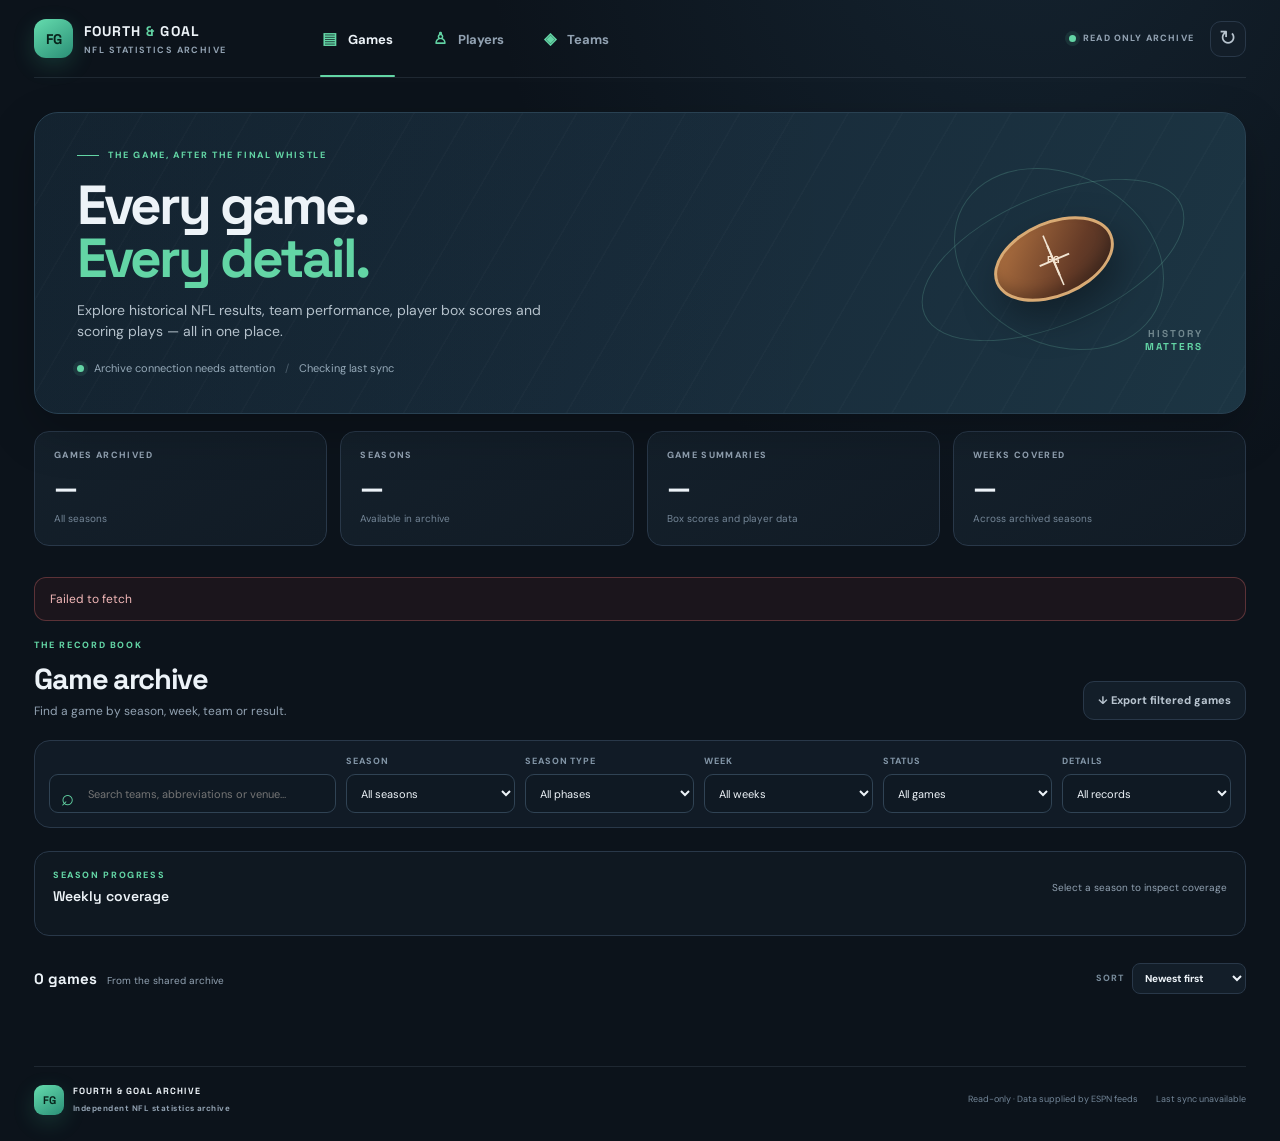
==== archive/index.html @ cef21a26 "Add files via upload" ====
<!doctype html>
<html lang="en">
<head>
  <meta charset="utf-8">
  <meta name="viewport" content="width=device-width, initial-scale=1">
  <meta name="theme-color" content="#101923">
  <meta name="description" content="A searchable historical NFL statistics archive with game summaries, team records and player box scores.">
  <title>NFL Archive | Fourth & Goal</title>
  <link rel="preconnect" href="https://fonts.googleapis.com">
  <link rel="preconnect" href="https://fonts.gstatic.com" crossorigin>
  <link href="https://fonts.googleapis.com/css2?family=DM+Sans:wght@400;500;600;700;800&family=Space+Grotesk:wght@500;600;700&display=swap" rel="stylesheet">
  <link rel="stylesheet" href="archive.css">
  <script src="config.js"></script>
  <script defer src="archive.js"></script>
</head>
<body>
  <div class="app-shell">
    <header class="topbar">
      <a class="brand" href="#games" aria-label="NFL Archive home">
        <span class="brand-mark">FG</span>
        <span class="brand-copy"><strong>FOURTH <i>&</i> GOAL</strong><small>NFL STATISTICS ARCHIVE</small></span>
      </a>
      <nav class="main-nav" aria-label="Archive navigation">
        <button class="nav-button active" data-page="games"><span class="nav-icon">▤</span> Games</button>
        <button class="nav-button" data-page="players"><span class="nav-icon">♙</span> Players</button>
        <button class="nav-button" data-page="teams"><span class="nav-icon">◈</span> Teams</button>
      </nav>
      <div class="top-actions">
        <span class="read-only"><span></span> READ ONLY ARCHIVE</span>
        <button class="icon-button" id="refreshButton" title="Refresh archive" aria-label="Refresh archive">↻</button>
      </div>
    </header>

    <main>
      <section class="hero">
        <div class="hero-copy">
          <div class="eyebrow"><span class="eyebrow-line"></span> THE GAME, AFTER THE FINAL WHISTLE</div>
          <h1>Every game.<br><em>Every detail.</em></h1>
          <p>Explore historical NFL results, team performance, player box scores and scoring plays — all in one place.</p>
          <div class="hero-meta"><span class="live-dot"></span><span id="connectionLabel">Connecting to shared archive…</span><span class="meta-divider">/</span><span id="lastSyncLabel">Checking last sync</span></div>
        </div>
        <div class="hero-art" aria-hidden="true">
          <div class="orbit orbit-one"></div><div class="orbit orbit-two"></div>
          <div class="football"><span>FG</span></div>
          <div class="hero-stamp">HISTORY<br><b>MATTERS</b></div>
        </div>
      </section>

      <section class="stat-grid" aria-label="Archive overview">
        <article class="stat-card"><span class="stat-label">GAMES ARCHIVED</span><strong id="metricGames">—</strong><small id="metricGamesSub">All seasons</small></article>
        <article class="stat-card"><span class="stat-label">SEASONS</span><strong id="metricSeasons">—</strong><small>Available in archive</small></article>
        <article class="stat-card"><span class="stat-label">GAME SUMMARIES</span><strong id="metricSummaries">—</strong><small id="metricSummarySub">Box scores and player data</small></article>
        <article class="stat-card"><span class="stat-label">WEEKS COVERED</span><strong id="metricWeeks">—</strong><small>Across archived seasons</small></article>
      </section>

      <div id="notice" class="notice" role="status" hidden></div>
      <div id="loadingState" class="loading-state"><span class="spinner"></span><span>Loading the shared NFL archive…</span></div>

      <section id="page-games" class="page-section">
        <div class="section-heading">
          <div><div class="eyebrow">THE RECORD BOOK</div><h2>Game archive</h2><p>Find a game by season, week, team or result.</p></div>
          <button class="secondary-button" id="exportGames">↓ Export filtered games</button>
        </div>
        <div class="filter-panel">
          <label class="search-field"><span>⌕</span><input id="gameSearch" type="search" placeholder="Search teams, abbreviations or venue…" autocomplete="off"></label>
          <label><span class="filter-label">Season</span><select id="seasonFilter"><option value="all">All seasons</option></select></label>
          <label><span class="filter-label">Season type</span><select id="typeFilter"><option value="all">All phases</option><option value="1">Preseason</option><option value="2">Regular season</option><option value="3">Postseason</option></select></label>
          <label><span class="filter-label">Week</span><select id="weekFilter"><option value="all">All weeks</option></select></label>
          <label><span class="filter-label">Status</span><select id="statusFilter"><option value="all">All games</option><option value="final">Final</option><option value="live">Live</option><option value="upcoming">Upcoming</option></select></label>
          <label><span class="filter-label">Details</span><select id="detailFilter"><option value="all">All records</option><option value="yes">Summary available</option><option value="no">Summary missing</option></select></label>
        </div>
        <div class="coverage-wrap"><div class="coverage-heading"><div><span class="eyebrow">SEASON PROGRESS</span><strong id="coverageTitle">Weekly coverage</strong></div><span id="coverageCaption">Select a season to inspect coverage</span></div><div id="coverageStrip" class="coverage-strip"></div></div>
        <div class="results-heading"><div><strong id="gamesCount">0 games</strong><span id="gamesCaption">From the shared archive</span></div><label class="sort-control">SORT <select id="sortFilter"><option value="newest">Newest first</option><option value="oldest">Oldest first</option><option value="highest">Highest scoring</option><option value="closest">Closest finish</option></select></label></div>
        <div id="gamesGrid" class="games-grid"></div>
        <div id="gamesEmpty" class="empty-state" hidden><div class="empty-icon">⌕</div><h3>No games found</h3><p>Try changing your filters or search terms.</p></div>
      </section>

      <section id="page-players" class="page-section" hidden>
        <div class="section-heading">
          <div><div class="eyebrow">PLAYER PERFORMANCE</div><h2>Player game logs</h2><p>Explore the individual performances saved in each archived game.</p></div>
        </div>
        <div class="player-intro"><div class="player-intro-mark">P</div><div><strong>One week at a time</strong><p>Choose a season and week to load player box scores. Keeping the search scoped makes large historical archives quicker and more reliable.</p></div></div>
        <div class="filter-panel player-filters">
          <label><span class="filter-label">Season</span><select id="playerSeason"><option value="">Choose season</option></select></label>
          <label><span class="filter-label">Season type</span><select id="playerType"><option value="2">Regular season</option><option value="1">Preseason</option><option value="3">Postseason</option></select></label>
          <label><span class="filter-label">Week</span><select id="playerWeek"><option value="">Choose week</option></select></label>
          <label><span class="filter-label">Stat group</span><select id="playerCategory"><option value="all">All categories</option></select></label>
          <label class="player-search"><span class="filter-label">Find a player</span><input id="playerSearch" type="search" placeholder="Player name or team…" autocomplete="off"></label>
          <button class="primary-button" id="loadPlayers">Load player stats</button>
          <button class="secondary-button" id="exportPlayers" disabled>↓ Export logs</button>
        </div>
        <div id="playerProgress" class="progress-state" hidden><span class="spinner"></span><span id="playerProgressText">Loading player box scores…</span></div>
        <div id="playerSummary" class="player-summary" hidden></div>
        <div id="playerTableWrap" class="table-wrap" hidden></div>
        <div id="playersEmpty" class="empty-state"><div class="empty-icon">♙</div><h3>Choose a week to get started</h3><p>Player statistics are read from the saved ESPN game summaries.</p></div>
      </section>

      <section id="page-teams" class="page-section" hidden>
        <div class="section-heading">
          <div><div class="eyebrow">AROUND THE LEAGUE</div><h2>Team records</h2><p>Season records calculated from the games stored in this archive.</p></div>
          <div class="team-controls"><label class="search-field team-search"><span>⌕</span><input id="teamSearch" type="search" placeholder="Find a team…" autocomplete="off"></label><label class="standings-season">SEASON <select id="teamSeason"></select></label></div>
        </div>
        <div id="teamsOverview" class="team-overview"></div>
        <div id="divisionsGrid" class="divisions-grid"></div>
        <div id="teamsEmpty" class="empty-state" hidden><h3>No completed games for this selection</h3><p>Import the season's completed games to build division records.</p></div>
      </section>

      <section id="page-detail" class="page-section detail-page" hidden>
        <button class="back-button" id="backToGames">← Back to games</button>
        <div id="gameDetail"></div>
      </section>
    </main>
    <footer class="footer"><div class="footer-brand"><span class="brand-mark small">FG</span><span><strong>FOURTH & GOAL ARCHIVE</strong><small>Independent NFL statistics archive</small></span></div><div class="footer-right"><span>Read-only · Data supplied by ESPN feeds</span><span id="footerSync">Last sync unavailable</span></div></footer>
  </div>
</body>
</html>
---- archive/archive.css ----
:root{--bg:#0c131b;--panel:#131e29;--panel2:#182533;--panel3:#202f3f;--line:#293849;--text:#edf3f8;--muted:#92a2b2;--soft:#b8c4cf;--green:#63d5a5;--blue:#7eb9ff;--amber:#e8ba6b;--red:#f07878;--shadow:0 18px 48px rgba(0,0,0,.22);--radius:18px;color-scheme:dark}*{box-sizing:border-box}html{scroll-behavior:smooth}body{margin:0;background:radial-gradient(ellipse at 80% -15%,rgba(54,103,135,.2),transparent 38%),var(--bg);color:var(--text);font:14px/1.5 "DM Sans",sans-serif}button,input,select{font:inherit}button{cursor:pointer}button:focus-visible,input:focus-visible,select:focus-visible,a:focus-visible{outline:2px solid var(--green);outline-offset:3px}a{color:inherit;text-decoration:none}.app-shell{max-width:1440px;margin:0 auto;padding:0 34px}.topbar{height:78px;display:flex;align-items:center;gap:36px;border-bottom:1px solid rgba(160,180,198,.13)}.brand{display:flex;align-items:center;gap:11px;min-width:235px}.brand-mark{width:39px;height:39px;display:grid;place-items:center;border-radius:12px;background:linear-gradient(145deg,#65dcae,#2a8f76);color:#08231b;font:700 14px "Space Grotesk";box-shadow:0 7px 22px rgba(65,203,155,.19)}.brand-mark.small{width:30px;height:30px;border-radius:9px;font-size:11px}.brand-copy{display:flex;flex-direction:column;line-height:1.15}.brand-copy strong{font:700 14px "Space Grotesk";letter-spacing:.075em}.brand-copy i{color:var(--green);font-style:normal}.brand-copy small,.footer-brand small{margin-top:5px;color:var(--muted);font-size:9px;letter-spacing:.16em;font-weight:700}.main-nav{display:flex;align-items:center;height:100%;gap:6px}.nav-button{height:100%;position:relative;padding:0 17px;border:0;background:transparent;color:var(--muted);font-size:13px;font-weight:700}.nav-button:hover,.nav-button.active{color:var(--text)}.nav-button.active:after{position:absolute;content:"";height:2px;bottom:0;left:15px;right:15px;background:var(--green);border-radius:3px}.nav-icon{font-size:16px;margin-right:8px;color:var(--green)}.top-actions{margin-left:auto;display:flex;align-items:center;gap:16px}.read-only{display:flex;align-items:center;gap:7px;color:var(--muted);font-size:9px;font-weight:800;letter-spacing:.13em}.read-only span,.live-dot{width:7px;height:7px;border-radius:50%;background:var(--green);box-shadow:0 0 0 4px rgba(99,213,165,.1)}.icon-button{width:36px;height:36px;border:1px solid var(--line);border-radius:11px;background:var(--panel);color:var(--soft);font-size:21px}.icon-button:hover{border-color:var(--green);color:var(--green)}main{padding:34px 0 60px}.hero{position:relative;overflow:hidden;min-height:240px;padding:36px 42px;display:flex;align-items:center;justify-content:space-between;border:1px solid #294152;border-radius:24px;background:linear-gradient(110deg,#152532 0%,#182b3a 48%,#1c3543 100%);box-shadow:var(--shadow)}.hero:before{content:"";position:absolute;inset:0;background:linear-gradient(90deg,rgba(8,18,27,.1),transparent 70%),repeating-linear-gradient(120deg,transparent 0 45px,rgba(255,255,255,.018) 46px 47px);pointer-events:none}.hero-copy{position:relative;z-index:1;max-width:560px}.eyebrow{display:flex;align-items:center;gap:9px;color:var(--green);font-size:9px;font-weight:800;letter-spacing:.18em}.eyebrow-line{width:22px;height:1px;background:var(--green)}h1,h2,h3,h4,p{margin-top:0}h1{font:700 clamp(36px,5vw,55px)/.98 "Space Grotesk";letter-spacing:-.055em;margin:16px 0 14px}h1 em{font-style:normal;color:var(--green)}.hero-copy p{max-width:470px;color:#b4c1cb;font-size:14px;margin-bottom:18px}.hero-meta{display:flex;align-items:center;gap:10px;color:#95a9b8;font-size:11px}.meta-divider{opacity:.4}.hero-art{width:330px;height:180px;position:relative;flex:none}.orbit{position:absolute;border:1px solid rgba(120,203,176,.22);border-radius:50%;transform:rotate(-23deg)}.orbit-one{width:280px;height:130px;right:10px;top:22px}.orbit-two{width:220px;height:170px;right:34px;top:1px;transform:rotate(28deg)}.football{position:absolute;width:126px;height:76px;right:86px;top:48px;border-radius:50%;transform:rotate(-23deg);background:linear-gradient(135deg,#b77743,#653b27 65%,#3f2a22);border:3px solid #d8aa74;box-shadow:0 18px 38px rgba(0,0,0,.35),inset 0 -8px 12px rgba(0,0,0,.2);display:grid;place-items:center}.football:before,.football:after{content:"";position:absolute;width:32px;height:2px;background:#f2e5d3;top:35px}.football:before{left:43px;transform:rotate(90deg);box-shadow:-11px 0 0 -0.2px #f2e5d3,11px 0 0 -0.2px #f2e5d3}.football span{font:700 10px "Space Grotesk";color:#f6e4cd;transform:rotate(23deg);letter-spacing:.12em}.hero-stamp{position:absolute;right:0;bottom:0;color:rgba(221,241,238,.44);font:700 10px/1.3 "Space Grotesk";letter-spacing:.2em;text-align:right}.hero-stamp b{color:var(--green)}.stat-grid{display:grid;grid-template-columns:repeat(4,1fr);gap:13px;margin:17px 0 31px}.stat-card{padding:17px 19px;border:1px solid var(--line);border-radius:15px;background:linear-gradient(145deg,#14202b,#111b25)}.stat-label{display:block;color:var(--muted);font-size:9px;font-weight:800;letter-spacing:.15em}.stat-card strong{display:block;margin:8px 0 2px;font:700 27px "Space Grotesk";letter-spacing:-.04em}.stat-card small{color:#748697;font-size:10px}.notice{margin:0 0 18px;padding:12px 15px;border:1px solid rgba(240,120,120,.3);border-radius:12px;background:rgba(130,45,45,.13);color:#f2b8b8;font-size:12px}.loading-state,.progress-state{display:flex;align-items:center;gap:10px;color:var(--muted);font-size:12px;padding:18px 0}.spinner{width:17px;height:17px;border:2px solid #405466;border-top-color:var(--green);border-radius:50%;animation:spin .8s linear infinite}@keyframes spin{to{transform:rotate(360deg)}}.section-heading{display:flex;align-items:flex-end;justify-content:space-between;gap:20px;margin-bottom:20px}.section-heading h2{margin:7px 0 5px;font:700 29px "Space Grotesk";letter-spacing:-.04em}.section-heading p{margin:0;color:var(--muted);font-size:12px}.secondary-button,.primary-button{border:1px solid var(--line);border-radius:11px;padding:10px 14px;background:var(--panel);color:var(--soft);font-size:11px;font-weight:800}.secondary-button:hover{border-color:var(--green);color:var(--green)}.primary-button{border-color:#5ac99e;background:var(--green);color:#0c261d}.primary-button:hover{filter:brightness(1.08)}.filter-panel{display:grid;grid-template-columns:minmax(210px,1.7fr) repeat(5,minmax(110px,1fr));gap:10px;padding:14px;border:1px solid var(--line);border-radius:16px;background:rgba(19,30,41,.82)}.filter-panel label{display:flex;flex-direction:column;gap:6px;min-width:0}.filter-label{color:#8295a6;font-size:9px;font-weight:800;letter-spacing:.1em;text-transform:uppercase}.filter-panel select,.filter-panel input,.standings-season select{width:100%;min-width:0;height:39px;padding:0 10px;border:1px solid #304354;border-radius:9px;background:#0f1923;color:var(--text);font-size:11px}.search-field{position:relative;align-self:end}.search-field>span{position:absolute;left:12px;top:7px;color:var(--green);font-size:22px}.search-field input{padding-left:38px}.coverage-wrap{margin:23px 0 27px;padding:17px 18px;border:1px solid var(--line);border-radius:15px;background:rgba(17,27,37,.72)}.coverage-heading{display:flex;align-items:center;justify-content:space-between;margin-bottom:13px}.coverage-heading>div{display:flex;flex-direction:column;gap:4px}.coverage-heading strong{font:600 14px "Space Grotesk"}.coverage-heading>span{color:var(--muted);font-size:10px}.coverage-strip{display:grid;grid-template-columns:repeat(auto-fit,minmax(56px,1fr));gap:7px}.week-chip{padding:9px 5px;border:1px solid #2a3a49;border-radius:9px;background:#111c26;color:var(--muted);text-align:center}.week-chip strong{display:block;color:var(--text);font:700 13px "Space Grotesk"}.week-chip span{display:block;margin-top:3px;font-size:9px}.week-chip small{display:block;margin-top:4px;color:#72899a;font-size:8px}.week-chip.complete{border-color:rgba(99,213,165,.27);background:rgba(50,125,94,.1)}.week-chip.complete small{color:var(--green)}.week-chip:hover,.week-chip.active{border-color:var(--green);background:rgba(99,213,165,.1)}.results-heading{display:flex;align-items:center;justify-content:space-between;margin-bottom:12px}.results-heading>div{display:flex;align-items:baseline;gap:10px}.results-heading strong{font:700 15px "Space Grotesk"}.results-heading span{color:var(--muted);font-size:10px}.sort-control{display:flex;align-items:center;gap:8px;color:#788b9b;font-size:9px;font-weight:800;letter-spacing:.12em}.sort-control select{height:31px;padding:0 8px;border:1px solid var(--line);border-radius:8px;background:var(--panel);color:var(--text);font-size:10px}.games-grid{display:grid;grid-template-columns:repeat(2,minmax(0,1fr));gap:13px}.game-card{--away:#647788;--home:#647788;position:relative;overflow:hidden;border:1px solid var(--line);border-radius:16px;background:linear-gradient(140deg,#172430,#111b25);transition:transform .16s,border-color .16s;cursor:pointer}.game-card:before{content:"";position:absolute;inset:0 0 auto;height:3px;background:linear-gradient(90deg,var(--away) 0 49.5%,var(--home) 50.5% 100%)}.game-card:hover{transform:translateY(-2px);border-color:#476175}.game-card-meta{display:flex;justify-content:space-between;gap:10px;padding:13px 15px 8px;color:#8295a5;font-size:9px;font-weight:700;letter-spacing:.045em}.status-pill{padding:3px 7px;border-radius:20px;background:#243342;color:#abb9c5;font-size:8px;font-weight:800;letter-spacing:.08em}.status-pill.final{background:rgba(99,213,165,.12);color:var(--green)}.status-pill.live{background:rgba(240,120,120,.12);color:#ff9292}.match-team{display:grid;grid-template-columns:1fr auto;align-items:center;gap:10px;padding:8px 15px}.team-identity{display:flex;align-items:center;gap:11px;min-width:0}.team-logo{width:34px;height:34px;object-fit:contain;flex:none;filter:drop-shadow(0 3px 4px rgba(0,0,0,.2))}.team-logo-fallback{width:34px;height:34px;border-radius:10px;display:grid;place-items:center;background:#2a3947;color:#e0e9ef;font:700 9px "Space Grotesk"}.team-copy{min-width:0}.team-copy strong{display:block;overflow:hidden;text-overflow:ellipsis;white-space:nowrap;font-size:12px}.team-copy small{display:block;margin-top:2px;color:#8193a2;font-size:9px}.team-score{font:700 22px "Space Grotesk";letter-spacing:-.05em}.match-team.winner .team-copy strong,.match-team.winner .team-score{color:#fff}.match-team:not(.winner) .team-score{color:#a5b3bf}.game-card-foot{display:flex;align-items:center;justify-content:space-between;gap:10px;margin:7px 14px 0;padding:10px 0 12px;border-top:1px solid rgba(139,160,179,.13);color:#8294a4;font-size:9px}.game-detail-link{color:var(--green);font-weight:800;font-size:10px}.summary-tag{color:#708394}.summary-tag.ready{color:var(--green)}.empty-state{padding:45px 18px;text-align:center;border:1px dashed #34485a;border-radius:16px;background:rgba(18,29,40,.45);color:var(--muted)}.empty-state h3{margin:9px 0 5px;color:var(--text);font:600 16px "Space Grotesk"}.empty-state p{margin:0;font-size:11px}.empty-icon{font-size:26px;color:var(--green)}.player-intro{display:flex;gap:13px;align-items:center;padding:15px 17px;margin-bottom:13px;border:1px solid #2d4656;border-radius:14px;background:linear-gradient(110deg,rgba(31,76,74,.24),rgba(23,40,52,.42))}.player-intro-mark{width:37px;height:37px;display:grid;place-items:center;border-radius:11px;background:rgba(99,213,165,.13);color:var(--green);font:700 20px "Space Grotesk"}.player-intro strong{font:600 13px "Space Grotesk"}.player-intro p{margin:3px 0 0;color:var(--muted);font-size:10px}.player-filters{grid-template-columns:1fr 1fr 1fr 1.1fr 1.6fr auto;align-items:end}.player-search{min-width:150px}.progress-state{margin:8px 0}.player-summary{display:flex;flex-wrap:wrap;gap:9px;margin:18px 0 12px}.player-summary span{padding:7px 10px;border:1px solid var(--line);border-radius:8px;background:var(--panel);color:var(--muted);font-size:10px}.player-summary strong{color:var(--text)}.table-wrap{overflow:auto;border:1px solid var(--line);border-radius:14px;background:var(--panel)}.data-table{width:100%;border-collapse:collapse;min-width:690px}.data-table th{padding:11px 13px;background:#192735;color:#8497a8;text-align:left;font-size:9px;font-weight:800;letter-spacing:.1em;text-transform:uppercase;white-space:nowrap}.data-table td{padding:11px 13px;border-top:1px solid rgba(137,158,177,.12);color:#c4d0d9;font-size:10px;white-space:nowrap}.data-table tbody tr:hover{background:rgba(95,135,160,.08)}.player-cell{display:flex;align-items:center;gap:9px}.player-headshot{width:30px;height:30px;border-radius:50%;object-fit:cover;background:#263747}.player-placeholder{width:30px;height:30px;border-radius:50%;display:grid;place-items:center;background:#263747;color:#90a5b7}.player-cell strong{color:var(--text);font-size:11px}.team-overview{display:grid;grid-template-columns:repeat(3,1fr);gap:12px;margin-bottom:20px}.overview-tile{padding:15px;border:1px solid var(--line);border-radius:13px;background:var(--panel)}.overview-tile small{display:block;color:var(--muted);font-size:9px;font-weight:800;letter-spacing:.1em}.overview-tile strong{display:block;margin-top:5px;font:700 22px "Space Grotesk"}.divisions-grid{display:grid;grid-template-columns:repeat(2,minmax(0,1fr));gap:14px}.division-card{overflow:hidden;border:1px solid var(--line);border-radius:15px;background:var(--panel)}.division-head{display:flex;align-items:center;justify-content:space-between;padding:13px 15px;background:#192735;border-bottom:1px solid var(--line)}.division-head strong{font:600 13px "Space Grotesk"}.division-head span{color:var(--muted);font-size:9px}.division-table{width:100%;border-collapse:collapse}.division-table th{padding:8px 9px;color:#778c9d;text-align:right;font-size:8px;letter-spacing:.08em}.division-table th:first-child,.division-table td:first-child{text-align:left}.division-table td{padding:9px;border-top:1px solid rgba(137,158,177,.1);color:#b9c7d1;text-align:right;font:500 10px "DM Sans"}.division-team{display:flex;align-items:center;gap:8px}.division-team img{width:23px;height:23px;object-fit:contain}.division-team b{color:var(--text);font-size:10px}.standings-rank{width:15px;color:#74899a;font-size:9px}.standings-season{display:flex;align-items:center;gap:9px;color:var(--muted);font-size:9px;font-weight:800;letter-spacing:.1em}.standings-season select{width:auto;min-width:100px}.back-button{margin:0 0 16px;padding:8px 0;border:0;background:none;color:var(--green);font-size:11px;font-weight:800}.detail-hero{--away:#607c8c;--home:#607c8c;position:relative;overflow:hidden;padding:22px 24px;margin-bottom:17px;border:1px solid var(--line);border-radius:18px;background:linear-gradient(115deg,color-mix(in srgb,var(--away) 17%,#172431),#182633 50%,color-mix(in srgb,var(--home) 17%,#172431))}.detail-top{display:flex;align-items:center;justify-content:space-between;gap:10px;color:#a1b0bd;font-size:10px}.detail-matchup{display:grid;grid-template-columns:1fr auto 1fr;align-items:center;gap:18px;margin:20px 0 10px}.detail-side{text-align:center}.detail-side .team-logo{width:62px;height:62px;margin-bottom:8px}.detail-side h3{margin:0;font:600 15px "Space Grotesk"}.detail-side p{margin:3px 0 0;color:var(--muted);font-size:9px}.detail-score{font:700 42px "Space Grotesk";letter-spacing:-.06em}.detail-vs{color:#6f8293;font:700 12px "Space Grotesk"}.detail-venue{margin-top:14px;padding-top:13px;border-top:1px solid rgba(190,210,225,.12);text-align:center;color:#92a4b4;font-size:10px}.detail-tabs{display:flex;gap:5px;overflow:auto;margin:12px 0;border-bottom:1px solid var(--line)}.detail-tab{padding:11px 13px;border:0;border-bottom:2px solid transparent;background:transparent;color:var(--muted);font-size:10px;font-weight:800;white-space:nowrap}.detail-tab.active{border-bottom-color:var(--green);color:var(--text)}.detail-panel{padding:17px;border:1px solid var(--line);border-radius:14px;background:var(--panel)}.detail-panel h3{margin:0 0 13px;font:600 14px "Space Grotesk"}.team-stat-table{width:100%;border-collapse:collapse}.team-stat-table th,.team-stat-table td{padding:10px 12px;border-top:1px solid rgba(137,158,177,.12);font-size:10px}.team-stat-table thead th{border:0;color:var(--muted);font-size:9px;text-transform:uppercase;letter-spacing:.1em}.team-stat-table th:first-child{text-align:left}.team-stat-table td{text-align:center;color:#d8e1e8}.team-stat-table td:first-child{color:var(--muted)}.stat-team-head{display:flex;align-items:center;justify-content:center;gap:7px}.stat-team-head img{width:22px;height:22px;object-fit:contain}.player-group{margin-top:18px}.player-group h4{margin:0 0 8px;color:var(--green);font-size:10px;text-transform:uppercase;letter-spacing:.13em}.scoring-list{display:grid;gap:9px}.scoring-item{display:grid;grid-template-columns:72px 1fr;gap:12px;padding:11px;border:1px solid rgba(137,158,177,.12);border-radius:10px;background:#121e29}.scoring-time{color:var(--green);font:700 10px "Space Grotesk"}.scoring-copy strong{display:block;color:var(--text);font-size:10px}.scoring-copy p{margin:3px 0 0;color:var(--muted);font-size:9px}.detail-subsection{margin-top:15px}.detail-footer{display:flex;justify-content:space-between;flex-wrap:wrap;gap:8px;margin-top:13px;color:#748797;font-size:9px}.footer{display:flex;justify-content:space-between;align-items:center;gap:20px;padding:18px 0 26px;border-top:1px solid rgba(160,180,198,.13)}.footer-brand{display:flex;align-items:center;gap:9px}.footer-brand>span:last-child{display:flex;flex-direction:column}.footer-brand strong{font:700 9px "Space Grotesk";letter-spacing:.12em}.footer-brand small{font-size:8px;letter-spacing:.06em}.footer-right{display:flex;gap:18px;color:#738698;font-size:9px}.error-text{color:#ffabab!important}.muted{color:var(--muted)}[hidden]{display:none!important}@media(max-width:1050px){.app-shell{padding:0 22px}.filter-panel{grid-template-columns:repeat(3,minmax(0,1fr))}.search-field{grid-column:span 3}.player-filters{grid-template-columns:repeat(3,minmax(0,1fr))}.player-search{grid-column:span 2}.player-filters .primary-button{align-self:end;height:39px}}@media(max-width:700px){.app-shell{padding:0 14px}.topbar{height:auto;min-height:68px;flex-wrap:wrap;gap:0;padding:11px 0}.brand{min-width:0;flex:1}.top-actions{gap:9px}.read-only{font-size:8px}.main-nav{order:3;width:100%;height:43px;margin-top:9px;border-top:1px solid rgba(160,180,198,.1)}.nav-button{flex:1;padding:0 8px;font-size:11px}.nav-button.active:after{left:8px;right:8px}.hero{min-height:220px;padding:25px 22px}.hero-art{position:absolute;right:-84px;opacity:.36}.hero-copy{max-width:100%}.hero-copy p{max-width:330px}.stat-grid{grid-template-columns:repeat(2,1fr);gap:9px;margin-top:12px}.stat-card{padding:13px}.stat-card strong{font-size:23px}.section-heading{align-items:flex-start;flex-direction:column}.filter-panel,.player-filters{grid-template-columns:repeat(2,minmax(0,1fr));padding:11px}.search-field{grid-column:span 2}.player-search{grid-column:span 2}.player-filters .primary-button{grid-column:span 2}.coverage-heading{align-items:flex-start;flex-direction:column;gap:5px}.coverage-strip{grid-template-columns:repeat(4,1fr)}.games-grid,.divisions-grid{grid-template-columns:1fr}.team-overview{grid-template-columns:1fr 1fr}.team-overview .overview-tile:last-child{grid-column:span 2}.results-heading{align-items:flex-start;gap:10px}.results-heading>div{align-items:flex-start;flex-direction:column;gap:2px}.sort-control{font-size:8px}.detail-hero{padding:17px}.detail-matchup{gap:8px}.detail-score{font-size:34px}.detail-side .team-logo{width:48px;height:48px}.detail-side h3{font-size:12px}.footer{align-items:flex-start;flex-direction:column}.footer-right{flex-direction:column;gap:4px}}@media(prefers-reduced-motion:reduce){*,*:before,*:after{animation:none!important;scroll-behavior:auto!important;transition:none!important}}
.team-logo-fallback{width:34px;height:34px;border-radius:10px;display:grid;place-items:center;background:#2a3947;color:#e0e9ef;font:700 9px "Space Grotesk";flex:none}.detail-info-grid{display:grid;grid-template-columns:repeat(3,minmax(0,1fr));gap:12px}.detail-info-grid>div{display:flex;flex-direction:column;gap:4px;padding:11px;border:1px solid rgba(137,158,177,.12);border-radius:9px;background:#121e29;min-width:0}.detail-info-grid span{color:var(--muted);font-size:9px}.detail-info-grid b{overflow-wrap:anywhere;color:var(--text);font-size:10px}.stat-token{display:inline-block;margin:2px 3px 2px 0;padding:3px 6px;border-radius:5px;background:#263645;color:#c9d5de;font-size:9px}.stat-token b{color:var(--green);margin-right:3px}.notice.info{border-color:rgba(126,185,255,.28);background:rgba(54,106,159,.13);color:#b6d6f5}@media(max-width:700px){.detail-info-grid{grid-template-columns:repeat(2,minmax(0,1fr))}}
.team-controls{display:flex;align-items:center;gap:12px}.team-search{width:min(260px,35vw)}.team-controls .search-field{align-self:auto}.team-controls .search-field>span{top:5px}.player-filters .secondary-button{height:39px;white-space:nowrap}.team-logo-fallback{width:23px;height:23px;border-radius:7px;display:grid;place-items:center;background:#2a3947;color:#e0e9ef;font:700 8px "Space Grotesk";flex:none}@media(max-width:700px){.team-controls{width:100%;flex-direction:column;align-items:stretch}.team-search{width:100%}.team-controls .standings-season{justify-content:space-between}.team-controls .standings-season select{flex:1}}
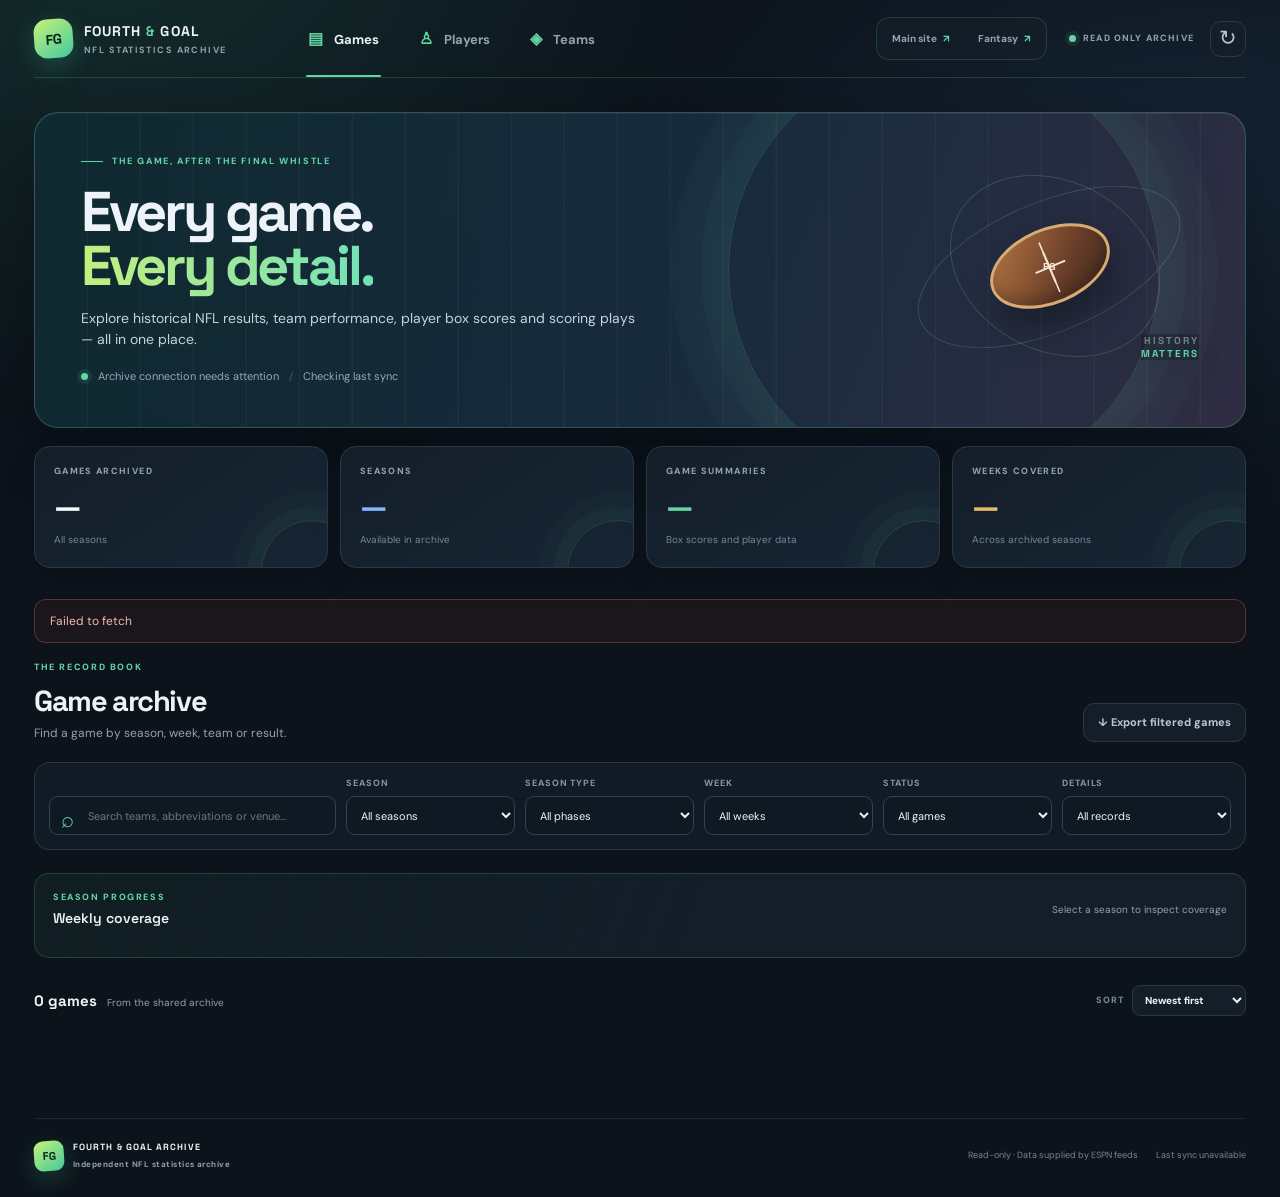
==== commit 293cd684: "Add files via upload" ====
--- a/archive/index.html
+++ b/archive/index.html
@@ -16,7 +16,7 @@
 <body>
   <div class="app-shell">
     <header class="topbar">
-      <a class="brand" href="#games" aria-label="NFL Archive home">
+      <a class="brand" href="../" aria-label="Return to the main Fourth and Goal site">
         <span class="brand-mark">FG</span>
         <span class="brand-copy"><strong>FOURTH <i>&</i> GOAL</strong><small>NFL STATISTICS ARCHIVE</small></span>
       </a>
@@ -24,6 +24,10 @@
         <button class="nav-button active" data-page="games"><span class="nav-icon">▤</span> Games</button>
         <button class="nav-button" data-page="players"><span class="nav-icon">♙</span> Players</button>
         <button class="nav-button" data-page="teams"><span class="nav-icon">◈</span> Teams</button>
+      </nav>
+      <nav class="site-nav" aria-label="Other Fourth &amp; Goal sites">
+        <a href="../" title="Return to the main Fourth &amp; Goal site">Main site <span>↗</span></a>
+        <a href="../fantasy/" title="Open the Fantasy Football site">Fantasy <span>↗</span></a>
       </nav>
       <div class="top-actions">
         <span class="read-only"><span></span> READ ONLY ARCHIVE</span>
--- a/archive/archive.css
+++ b/archive/archive.css
@@ -1,3 +1,40 @@
 :root{--bg:#0c131b;--panel:#131e29;--panel2:#182533;--panel3:#202f3f;--line:#293849;--text:#edf3f8;--muted:#92a2b2;--soft:#b8c4cf;--green:#63d5a5;--blue:#7eb9ff;--amber:#e8ba6b;--red:#f07878;--shadow:0 18px 48px rgba(0,0,0,.22);--radius:18px;color-scheme:dark}*{box-sizing:border-box}html{scroll-behavior:smooth}body{margin:0;background:radial-gradient(ellipse at 80% -15%,rgba(54,103,135,.2),transparent 38%),var(--bg);color:var(--text);font:14px/1.5 "DM Sans",sans-serif}button,input,select{font:inherit}button{cursor:pointer}button:focus-visible,input:focus-visible,select:focus-visible,a:focus-visible{outline:2px solid var(--green);outline-offset:3px}a{color:inherit;text-decoration:none}.app-shell{max-width:1440px;margin:0 auto;padding:0 34px}.topbar{height:78px;display:flex;align-items:center;gap:36px;border-bottom:1px solid rgba(160,180,198,.13)}.brand{display:flex;align-items:center;gap:11px;min-width:235px}.brand-mark{width:39px;height:39px;display:grid;place-items:center;border-radius:12px;background:linear-gradient(145deg,#65dcae,#2a8f76);color:#08231b;font:700 14px "Space Grotesk";box-shadow:0 7px 22px rgba(65,203,155,.19)}.brand-mark.small{width:30px;height:30px;border-radius:9px;font-size:11px}.brand-copy{display:flex;flex-direction:column;line-height:1.15}.brand-copy strong{font:700 14px "Space Grotesk";letter-spacing:.075em}.brand-copy i{color:var(--green);font-style:normal}.brand-copy small,.footer-brand small{margin-top:5px;color:var(--muted);font-size:9px;letter-spacing:.16em;font-weight:700}.main-nav{display:flex;align-items:center;height:100%;gap:6px}.nav-button{height:100%;position:relative;padding:0 17px;border:0;background:transparent;color:var(--muted);font-size:13px;font-weight:700}.nav-button:hover,.nav-button.active{color:var(--text)}.nav-button.active:after{position:absolute;content:"";height:2px;bottom:0;left:15px;right:15px;background:var(--green);border-radius:3px}.nav-icon{font-size:16px;margin-right:8px;color:var(--green)}.top-actions{margin-left:auto;display:flex;align-items:center;gap:16px}.read-only{display:flex;align-items:center;gap:7px;color:var(--muted);font-size:9px;font-weight:800;letter-spacing:.13em}.read-only span,.live-dot{width:7px;height:7px;border-radius:50%;background:var(--green);box-shadow:0 0 0 4px rgba(99,213,165,.1)}.icon-button{width:36px;height:36px;border:1px solid var(--line);border-radius:11px;background:var(--panel);color:var(--soft);font-size:21px}.icon-button:hover{border-color:var(--green);color:var(--green)}main{padding:34px 0 60px}.hero{position:relative;overflow:hidden;min-height:240px;padding:36px 42px;display:flex;align-items:center;justify-content:space-between;border:1px solid #294152;border-radius:24px;background:linear-gradient(110deg,#152532 0%,#182b3a 48%,#1c3543 100%);box-shadow:var(--shadow)}.hero:before{content:"";position:absolute;inset:0;background:linear-gradient(90deg,rgba(8,18,27,.1),transparent 70%),repeating-linear-gradient(120deg,transparent 0 45px,rgba(255,255,255,.018) 46px 47px);pointer-events:none}.hero-copy{position:relative;z-index:1;max-width:560px}.eyebrow{display:flex;align-items:center;gap:9px;color:var(--green);font-size:9px;font-weight:800;letter-spacing:.18em}.eyebrow-line{width:22px;height:1px;background:var(--green)}h1,h2,h3,h4,p{margin-top:0}h1{font:700 clamp(36px,5vw,55px)/.98 "Space Grotesk";letter-spacing:-.055em;margin:16px 0 14px}h1 em{font-style:normal;color:var(--green)}.hero-copy p{max-width:470px;color:#b4c1cb;font-size:14px;margin-bottom:18px}.hero-meta{display:flex;align-items:center;gap:10px;color:#95a9b8;font-size:11px}.meta-divider{opacity:.4}.hero-art{width:330px;height:180px;position:relative;flex:none}.orbit{position:absolute;border:1px solid rgba(120,203,176,.22);border-radius:50%;transform:rotate(-23deg)}.orbit-one{width:280px;height:130px;right:10px;top:22px}.orbit-two{width:220px;height:170px;right:34px;top:1px;transform:rotate(28deg)}.football{position:absolute;width:126px;height:76px;right:86px;top:48px;border-radius:50%;transform:rotate(-23deg);background:linear-gradient(135deg,#b77743,#653b27 65%,#3f2a22);border:3px solid #d8aa74;box-shadow:0 18px 38px rgba(0,0,0,.35),inset 0 -8px 12px rgba(0,0,0,.2);display:grid;place-items:center}.football:before,.football:after{content:"";position:absolute;width:32px;height:2px;background:#f2e5d3;top:35px}.football:before{left:43px;transform:rotate(90deg);box-shadow:-11px 0 0 -0.2px #f2e5d3,11px 0 0 -0.2px #f2e5d3}.football span{font:700 10px "Space Grotesk";color:#f6e4cd;transform:rotate(23deg);letter-spacing:.12em}.hero-stamp{position:absolute;right:0;bottom:0;color:rgba(221,241,238,.44);font:700 10px/1.3 "Space Grotesk";letter-spacing:.2em;text-align:right}.hero-stamp b{color:var(--green)}.stat-grid{display:grid;grid-template-columns:repeat(4,1fr);gap:13px;margin:17px 0 31px}.stat-card{padding:17px 19px;border:1px solid var(--line);border-radius:15px;background:linear-gradient(145deg,#14202b,#111b25)}.stat-label{display:block;color:var(--muted);font-size:9px;font-weight:800;letter-spacing:.15em}.stat-card strong{display:block;margin:8px 0 2px;font:700 27px "Space Grotesk";letter-spacing:-.04em}.stat-card small{color:#748697;font-size:10px}.notice{margin:0 0 18px;padding:12px 15px;border:1px solid rgba(240,120,120,.3);border-radius:12px;background:rgba(130,45,45,.13);color:#f2b8b8;font-size:12px}.loading-state,.progress-state{display:flex;align-items:center;gap:10px;color:var(--muted);font-size:12px;padding:18px 0}.spinner{width:17px;height:17px;border:2px solid #405466;border-top-color:var(--green);border-radius:50%;animation:spin .8s linear infinite}@keyframes spin{to{transform:rotate(360deg)}}.section-heading{display:flex;align-items:flex-end;justify-content:space-between;gap:20px;margin-bottom:20px}.section-heading h2{margin:7px 0 5px;font:700 29px "Space Grotesk";letter-spacing:-.04em}.section-heading p{margin:0;color:var(--muted);font-size:12px}.secondary-button,.primary-button{border:1px solid var(--line);border-radius:11px;padding:10px 14px;background:var(--panel);color:var(--soft);font-size:11px;font-weight:800}.secondary-button:hover{border-color:var(--green);color:var(--green)}.primary-button{border-color:#5ac99e;background:var(--green);color:#0c261d}.primary-button:hover{filter:brightness(1.08)}.filter-panel{display:grid;grid-template-columns:minmax(210px,1.7fr) repeat(5,minmax(110px,1fr));gap:10px;padding:14px;border:1px solid var(--line);border-radius:16px;background:rgba(19,30,41,.82)}.filter-panel label{display:flex;flex-direction:column;gap:6px;min-width:0}.filter-label{color:#8295a6;font-size:9px;font-weight:800;letter-spacing:.1em;text-transform:uppercase}.filter-panel select,.filter-panel input,.standings-season select{width:100%;min-width:0;height:39px;padding:0 10px;border:1px solid #304354;border-radius:9px;background:#0f1923;color:var(--text);font-size:11px}.search-field{position:relative;align-self:end}.search-field>span{position:absolute;left:12px;top:7px;color:var(--green);font-size:22px}.search-field input{padding-left:38px}.coverage-wrap{margin:23px 0 27px;padding:17px 18px;border:1px solid var(--line);border-radius:15px;background:rgba(17,27,37,.72)}.coverage-heading{display:flex;align-items:center;justify-content:space-between;margin-bottom:13px}.coverage-heading>div{display:flex;flex-direction:column;gap:4px}.coverage-heading strong{font:600 14px "Space Grotesk"}.coverage-heading>span{color:var(--muted);font-size:10px}.coverage-strip{display:grid;grid-template-columns:repeat(auto-fit,minmax(56px,1fr));gap:7px}.week-chip{padding:9px 5px;border:1px solid #2a3a49;border-radius:9px;background:#111c26;color:var(--muted);text-align:center}.week-chip strong{display:block;color:var(--text);font:700 13px "Space Grotesk"}.week-chip span{display:block;margin-top:3px;font-size:9px}.week-chip small{display:block;margin-top:4px;color:#72899a;font-size:8px}.week-chip.complete{border-color:rgba(99,213,165,.27);background:rgba(50,125,94,.1)}.week-chip.complete small{color:var(--green)}.week-chip:hover,.week-chip.active{border-color:var(--green);background:rgba(99,213,165,.1)}.results-heading{display:flex;align-items:center;justify-content:space-between;margin-bottom:12px}.results-heading>div{display:flex;align-items:baseline;gap:10px}.results-heading strong{font:700 15px "Space Grotesk"}.results-heading span{color:var(--muted);font-size:10px}.sort-control{display:flex;align-items:center;gap:8px;color:#788b9b;font-size:9px;font-weight:800;letter-spacing:.12em}.sort-control select{height:31px;padding:0 8px;border:1px solid var(--line);border-radius:8px;background:var(--panel);color:var(--text);font-size:10px}.games-grid{display:grid;grid-template-columns:repeat(2,minmax(0,1fr));gap:13px}.game-card{--away:#647788;--home:#647788;position:relative;overflow:hidden;border:1px solid var(--line);border-radius:16px;background:linear-gradient(140deg,#172430,#111b25);transition:transform .16s,border-color .16s;cursor:pointer}.game-card:before{content:"";position:absolute;inset:0 0 auto;height:3px;background:linear-gradient(90deg,var(--away) 0 49.5%,var(--home) 50.5% 100%)}.game-card:hover{transform:translateY(-2px);border-color:#476175}.game-card-meta{display:flex;justify-content:space-between;gap:10px;padding:13px 15px 8px;color:#8295a5;font-size:9px;font-weight:700;letter-spacing:.045em}.status-pill{padding:3px 7px;border-radius:20px;background:#243342;color:#abb9c5;font-size:8px;font-weight:800;letter-spacing:.08em}.status-pill.final{background:rgba(99,213,165,.12);color:var(--green)}.status-pill.live{background:rgba(240,120,120,.12);color:#ff9292}.match-team{display:grid;grid-template-columns:1fr auto;align-items:center;gap:10px;padding:8px 15px}.team-identity{display:flex;align-items:center;gap:11px;min-width:0}.team-logo{width:34px;height:34px;object-fit:contain;flex:none;filter:drop-shadow(0 3px 4px rgba(0,0,0,.2))}.team-logo-fallback{width:34px;height:34px;border-radius:10px;display:grid;place-items:center;background:#2a3947;color:#e0e9ef;font:700 9px "Space Grotesk"}.team-copy{min-width:0}.team-copy strong{display:block;overflow:hidden;text-overflow:ellipsis;white-space:nowrap;font-size:12px}.team-copy small{display:block;margin-top:2px;color:#8193a2;font-size:9px}.team-score{font:700 22px "Space Grotesk";letter-spacing:-.05em}.match-team.winner .team-copy strong,.match-team.winner .team-score{color:#fff}.match-team:not(.winner) .team-score{color:#a5b3bf}.game-card-foot{display:flex;align-items:center;justify-content:space-between;gap:10px;margin:7px 14px 0;padding:10px 0 12px;border-top:1px solid rgba(139,160,179,.13);color:#8294a4;font-size:9px}.game-detail-link{color:var(--green);font-weight:800;font-size:10px}.summary-tag{color:#708394}.summary-tag.ready{color:var(--green)}.empty-state{padding:45px 18px;text-align:center;border:1px dashed #34485a;border-radius:16px;background:rgba(18,29,40,.45);color:var(--muted)}.empty-state h3{margin:9px 0 5px;color:var(--text);font:600 16px "Space Grotesk"}.empty-state p{margin:0;font-size:11px}.empty-icon{font-size:26px;color:var(--green)}.player-intro{display:flex;gap:13px;align-items:center;padding:15px 17px;margin-bottom:13px;border:1px solid #2d4656;border-radius:14px;background:linear-gradient(110deg,rgba(31,76,74,.24),rgba(23,40,52,.42))}.player-intro-mark{width:37px;height:37px;display:grid;place-items:center;border-radius:11px;background:rgba(99,213,165,.13);color:var(--green);font:700 20px "Space Grotesk"}.player-intro strong{font:600 13px "Space Grotesk"}.player-intro p{margin:3px 0 0;color:var(--muted);font-size:10px}.player-filters{grid-template-columns:1fr 1fr 1fr 1.1fr 1.6fr auto;align-items:end}.player-search{min-width:150px}.progress-state{margin:8px 0}.player-summary{display:flex;flex-wrap:wrap;gap:9px;margin:18px 0 12px}.player-summary span{padding:7px 10px;border:1px solid var(--line);border-radius:8px;background:var(--panel);color:var(--muted);font-size:10px}.player-summary strong{color:var(--text)}.table-wrap{overflow:auto;border:1px solid var(--line);border-radius:14px;background:var(--panel)}.data-table{width:100%;border-collapse:collapse;min-width:690px}.data-table th{padding:11px 13px;background:#192735;color:#8497a8;text-align:left;font-size:9px;font-weight:800;letter-spacing:.1em;text-transform:uppercase;white-space:nowrap}.data-table td{padding:11px 13px;border-top:1px solid rgba(137,158,177,.12);color:#c4d0d9;font-size:10px;white-space:nowrap}.data-table tbody tr:hover{background:rgba(95,135,160,.08)}.player-cell{display:flex;align-items:center;gap:9px}.player-headshot{width:30px;height:30px;border-radius:50%;object-fit:cover;background:#263747}.player-placeholder{width:30px;height:30px;border-radius:50%;display:grid;place-items:center;background:#263747;color:#90a5b7}.player-cell strong{color:var(--text);font-size:11px}.team-overview{display:grid;grid-template-columns:repeat(3,1fr);gap:12px;margin-bottom:20px}.overview-tile{padding:15px;border:1px solid var(--line);border-radius:13px;background:var(--panel)}.overview-tile small{display:block;color:var(--muted);font-size:9px;font-weight:800;letter-spacing:.1em}.overview-tile strong{display:block;margin-top:5px;font:700 22px "Space Grotesk"}.divisions-grid{display:grid;grid-template-columns:repeat(2,minmax(0,1fr));gap:14px}.division-card{overflow:hidden;border:1px solid var(--line);border-radius:15px;background:var(--panel)}.division-head{display:flex;align-items:center;justify-content:space-between;padding:13px 15px;background:#192735;border-bottom:1px solid var(--line)}.division-head strong{font:600 13px "Space Grotesk"}.division-head span{color:var(--muted);font-size:9px}.division-table{width:100%;border-collapse:collapse}.division-table th{padding:8px 9px;color:#778c9d;text-align:right;font-size:8px;letter-spacing:.08em}.division-table th:first-child,.division-table td:first-child{text-align:left}.division-table td{padding:9px;border-top:1px solid rgba(137,158,177,.1);color:#b9c7d1;text-align:right;font:500 10px "DM Sans"}.division-team{display:flex;align-items:center;gap:8px}.division-team img{width:23px;height:23px;object-fit:contain}.division-team b{color:var(--text);font-size:10px}.standings-rank{width:15px;color:#74899a;font-size:9px}.standings-season{display:flex;align-items:center;gap:9px;color:var(--muted);font-size:9px;font-weight:800;letter-spacing:.1em}.standings-season select{width:auto;min-width:100px}.back-button{margin:0 0 16px;padding:8px 0;border:0;background:none;color:var(--green);font-size:11px;font-weight:800}.detail-hero{--away:#607c8c;--home:#607c8c;position:relative;overflow:hidden;padding:22px 24px;margin-bottom:17px;border:1px solid var(--line);border-radius:18px;background:linear-gradient(115deg,color-mix(in srgb,var(--away) 17%,#172431),#182633 50%,color-mix(in srgb,var(--home) 17%,#172431))}.detail-top{display:flex;align-items:center;justify-content:space-between;gap:10px;color:#a1b0bd;font-size:10px}.detail-matchup{display:grid;grid-template-columns:1fr auto 1fr;align-items:center;gap:18px;margin:20px 0 10px}.detail-side{text-align:center}.detail-side .team-logo{width:62px;height:62px;margin-bottom:8px}.detail-side h3{margin:0;font:600 15px "Space Grotesk"}.detail-side p{margin:3px 0 0;color:var(--muted);font-size:9px}.detail-score{font:700 42px "Space Grotesk";letter-spacing:-.06em}.detail-vs{color:#6f8293;font:700 12px "Space Grotesk"}.detail-venue{margin-top:14px;padding-top:13px;border-top:1px solid rgba(190,210,225,.12);text-align:center;color:#92a4b4;font-size:10px}.detail-tabs{display:flex;gap:5px;overflow:auto;margin:12px 0;border-bottom:1px solid var(--line)}.detail-tab{padding:11px 13px;border:0;border-bottom:2px solid transparent;background:transparent;color:var(--muted);font-size:10px;font-weight:800;white-space:nowrap}.detail-tab.active{border-bottom-color:var(--green);color:var(--text)}.detail-panel{padding:17px;border:1px solid var(--line);border-radius:14px;background:var(--panel)}.detail-panel h3{margin:0 0 13px;font:600 14px "Space Grotesk"}.team-stat-table{width:100%;border-collapse:collapse}.team-stat-table th,.team-stat-table td{padding:10px 12px;border-top:1px solid rgba(137,158,177,.12);font-size:10px}.team-stat-table thead th{border:0;color:var(--muted);font-size:9px;text-transform:uppercase;letter-spacing:.1em}.team-stat-table th:first-child{text-align:left}.team-stat-table td{text-align:center;color:#d8e1e8}.team-stat-table td:first-child{color:var(--muted)}.stat-team-head{display:flex;align-items:center;justify-content:center;gap:7px}.stat-team-head img{width:22px;height:22px;object-fit:contain}.player-group{margin-top:18px}.player-group h4{margin:0 0 8px;color:var(--green);font-size:10px;text-transform:uppercase;letter-spacing:.13em}.scoring-list{display:grid;gap:9px}.scoring-item{display:grid;grid-template-columns:72px 1fr;gap:12px;padding:11px;border:1px solid rgba(137,158,177,.12);border-radius:10px;background:#121e29}.scoring-time{color:var(--green);font:700 10px "Space Grotesk"}.scoring-copy strong{display:block;color:var(--text);font-size:10px}.scoring-copy p{margin:3px 0 0;color:var(--muted);font-size:9px}.detail-subsection{margin-top:15px}.detail-footer{display:flex;justify-content:space-between;flex-wrap:wrap;gap:8px;margin-top:13px;color:#748797;font-size:9px}.footer{display:flex;justify-content:space-between;align-items:center;gap:20px;padding:18px 0 26px;border-top:1px solid rgba(160,180,198,.13)}.footer-brand{display:flex;align-items:center;gap:9px}.footer-brand>span:last-child{display:flex;flex-direction:column}.footer-brand strong{font:700 9px "Space Grotesk";letter-spacing:.12em}.footer-brand small{font-size:8px;letter-spacing:.06em}.footer-right{display:flex;gap:18px;color:#738698;font-size:9px}.error-text{color:#ffabab!important}.muted{color:var(--muted)}[hidden]{display:none!important}@media(max-width:1050px){.app-shell{padding:0 22px}.filter-panel{grid-template-columns:repeat(3,minmax(0,1fr))}.search-field{grid-column:span 3}.player-filters{grid-template-columns:repeat(3,minmax(0,1fr))}.player-search{grid-column:span 2}.player-filters .primary-button{align-self:end;height:39px}}@media(max-width:700px){.app-shell{padding:0 14px}.topbar{height:auto;min-height:68px;flex-wrap:wrap;gap:0;padding:11px 0}.brand{min-width:0;flex:1}.top-actions{gap:9px}.read-only{font-size:8px}.main-nav{order:3;width:100%;height:43px;margin-top:9px;border-top:1px solid rgba(160,180,198,.1)}.nav-button{flex:1;padding:0 8px;font-size:11px}.nav-button.active:after{left:8px;right:8px}.hero{min-height:220px;padding:25px 22px}.hero-art{position:absolute;right:-84px;opacity:.36}.hero-copy{max-width:100%}.hero-copy p{max-width:330px}.stat-grid{grid-template-columns:repeat(2,1fr);gap:9px;margin-top:12px}.stat-card{padding:13px}.stat-card strong{font-size:23px}.section-heading{align-items:flex-start;flex-direction:column}.filter-panel,.player-filters{grid-template-columns:repeat(2,minmax(0,1fr));padding:11px}.search-field{grid-column:span 2}.player-search{grid-column:span 2}.player-filters .primary-button{grid-column:span 2}.coverage-heading{align-items:flex-start;flex-direction:column;gap:5px}.coverage-strip{grid-template-columns:repeat(4,1fr)}.games-grid,.divisions-grid{grid-template-columns:1fr}.team-overview{grid-template-columns:1fr 1fr}.team-overview .overview-tile:last-child{grid-column:span 2}.results-heading{align-items:flex-start;gap:10px}.results-heading>div{align-items:flex-start;flex-direction:column;gap:2px}.sort-control{font-size:8px}.detail-hero{padding:17px}.detail-matchup{gap:8px}.detail-score{font-size:34px}.detail-side .team-logo{width:48px;height:48px}.detail-side h3{font-size:12px}.footer{align-items:flex-start;flex-direction:column}.footer-right{flex-direction:column;gap:4px}}@media(prefers-reduced-motion:reduce){*,*:before,*:after{animation:none!important;scroll-behavior:auto!important;transition:none!important}}
 .team-logo-fallback{width:34px;height:34px;border-radius:10px;display:grid;place-items:center;background:#2a3947;color:#e0e9ef;font:700 9px "Space Grotesk";flex:none}.detail-info-grid{display:grid;grid-template-columns:repeat(3,minmax(0,1fr));gap:12px}.detail-info-grid>div{display:flex;flex-direction:column;gap:4px;padding:11px;border:1px solid rgba(137,158,177,.12);border-radius:9px;background:#121e29;min-width:0}.detail-info-grid span{color:var(--muted);font-size:9px}.detail-info-grid b{overflow-wrap:anywhere;color:var(--text);font-size:10px}.stat-token{display:inline-block;margin:2px 3px 2px 0;padding:3px 6px;border-radius:5px;background:#263645;color:#c9d5de;font-size:9px}.stat-token b{color:var(--green);margin-right:3px}.notice.info{border-color:rgba(126,185,255,.28);background:rgba(54,106,159,.13);color:#b6d6f5}@media(max-width:700px){.detail-info-grid{grid-template-columns:repeat(2,minmax(0,1fr))}}
 .team-controls{display:flex;align-items:center;gap:12px}.team-search{width:min(260px,35vw)}.team-controls .search-field{align-self:auto}.team-controls .search-field>span{top:5px}.player-filters .secondary-button{height:39px;white-space:nowrap}.team-logo-fallback{width:23px;height:23px;border-radius:7px;display:grid;place-items:center;background:#2a3947;color:#e0e9ef;font:700 8px "Space Grotesk";flex:none}@media(max-width:700px){.team-controls{width:100%;flex-direction:column;align-items:stretch}.team-search{width:100%}.team-controls .standings-season{justify-content:space-between}.team-controls .standings-season select{flex:1}}
+
+/* Fourth & Goal visual refresh — record-book styling with brighter field accents. */
+body{background:radial-gradient(ellipse at 8% -12%,rgba(60,175,135,.17),transparent 38%),radial-gradient(ellipse at 94% 18%,rgba(75,128,193,.14),transparent 34%),var(--bg);background-attachment:fixed}
+.app-shell{max-width:1500px}
+.topbar{gap:22px;border-bottom-color:rgba(99,213,165,.2)}
+.brand-mark{border-radius:13px;background:linear-gradient(145deg,#c7f27a,#43c99d);box-shadow:0 8px 24px rgba(65,203,155,.24);transform:rotate(-4deg)}
+.site-nav{display:flex;align-items:center;gap:6px;margin-left:auto;padding:4px;border:1px solid rgba(99,213,165,.18);border-radius:13px;background:rgba(19,30,41,.7)}
+.site-nav a{display:inline-flex;align-items:center;gap:6px;padding:8px 10px;border:1px solid transparent;border-radius:9px;color:var(--muted);font-size:10px;font-weight:800;white-space:nowrap;transition:background .16s,border-color .16s,color .16s,transform .16s}
+.site-nav a:hover{background:rgba(99,213,165,.1);border-color:rgba(99,213,165,.24);color:var(--text);transform:translateY(-1px)}
+.site-nav a span{color:var(--green)}
+.top-actions{margin-left:0}
+.hero{min-height:260px;padding:42px 46px;border-color:rgba(99,213,165,.26);background:linear-gradient(112deg,#102e34 0%,#182b3e 54%,#302d43 100%);box-shadow:0 22px 58px rgba(0,0,0,.28),inset 0 1px 0 rgba(255,255,255,.06);isolation:isolate}
+.hero:before{background:repeating-linear-gradient(90deg,transparent 0 51px,rgba(255,255,255,.035) 52px 53px),linear-gradient(90deg,rgba(9,20,27,.18),transparent 65%)}
+.hero:after{content:"";position:absolute;z-index:-1;width:430px;height:430px;right:7%;top:50%;transform:translateY(-50%);border:1px solid rgba(170,239,196,.16);border-radius:50%;box-shadow:0 0 0 27px rgba(170,239,196,.025),0 0 0 58px rgba(170,239,196,.018),0 0 90px rgba(99,213,165,.1)}
+.hero h1{font-size:clamp(40px,5vw,56px);letter-spacing:-.06em}
+.hero h1 em{background:linear-gradient(90deg,#c5ef7e,#72e1b8);-webkit-background-clip:text;background-clip:text;color:transparent}
+.hero-copy p{max-width:590px;font-size:14px;color:#c2d5d8}
+.hero-stamp{border-color:rgba(196,234,164,.2);background:rgba(9,20,29,.35);box-shadow:0 8px 24px rgba(0,0,0,.1)}
+.stat-grid{gap:12px;margin-top:18px}
+.stat-card{position:relative;overflow:hidden;min-height:115px;padding:18px 19px;border-radius:16px;background:linear-gradient(145deg,var(--panel),var(--panel2));box-shadow:0 13px 30px rgba(0,0,0,.12);transition:transform .16s,border-color .16s}
+.stat-card:hover{transform:translateY(-2px);border-color:rgba(99,213,165,.4)}
+.stat-card:after{content:"";position:absolute;width:100px;height:100px;right:-36px;bottom:-55px;border:1px solid rgba(99,213,165,.18);border-radius:50%;box-shadow:0 0 0 13px rgba(99,213,165,.035),0 0 0 28px rgba(99,213,165,.025)}
+.stat-card strong{font-size:31px;color:#f4f8fa}
+.stat-card:nth-child(2) strong{color:var(--blue)}.stat-card:nth-child(3) strong{color:var(--green)}.stat-card:nth-child(4) strong{color:var(--amber)}
+.section-heading h2{font-size:29px;letter-spacing:-.045em}
+.filter-panel,.coverage-wrap,.player-intro,.table-wrap,.division-card,.panel,.game-card{border-radius:15px}
+.game-card{padding:14px 16px;background:linear-gradient(145deg,var(--panel),color-mix(in srgb,var(--panel2) 72%,var(--panel)));box-shadow:0 9px 22px rgba(0,0,0,.1);transition:transform .16s,border-color .16s,box-shadow .16s}
+.game-card:hover{transform:translateY(-2px);border-color:rgba(99,213,165,.42);box-shadow:0 15px 30px rgba(0,0,0,.17)}
+.coverage-wrap{border-color:rgba(99,213,165,.2);background:linear-gradient(110deg,rgba(99,213,165,.06),var(--panel) 55%)}
+.week-chip.active{box-shadow:0 0 0 2px rgba(99,213,165,.2)}
+.primary-button{background:linear-gradient(135deg,#c7f27a,#55d5a4);border-color:transparent;color:#08271d;box-shadow:0 7px 18px rgba(99,213,165,.16)}
+.secondary-button{transition:transform .16s,border-color .16s,background .16s}
+.secondary-button:hover{transform:translateY(-1px);border-color:var(--green)}
+.status-pill.final{border-color:rgba(99,213,165,.24)}
+.footer{margin-top:30px;padding-top:22px}
+@media(max-width:1050px){.topbar{gap:14px}.brand{min-width:205px}.site-nav{margin-left:auto}.top-actions{margin-left:0}}
+@media(max-width:700px){.topbar{gap:0}.main-nav{order:3;width:100%;height:43px;margin-top:9px;overflow-x:auto;justify-content:flex-start;scrollbar-width:none}.main-nav::-webkit-scrollbar{display:none}.nav-button{flex:0 0 auto;padding:0 11px}.site-nav{order:4;width:100%;margin:7px 0 0;justify-content:flex-start}.site-nav a{flex:1;justify-content:center}.top-actions{margin-left:auto}.hero{min-height:225px;padding:28px 22px}.hero:after{right:-220px}.hero-stamp{display:none}.stat-grid{grid-template-columns:repeat(2,minmax(0,1fr));gap:9px}.stat-card{min-height:100px;padding:14px}.stat-card strong{font-size:27px}}
